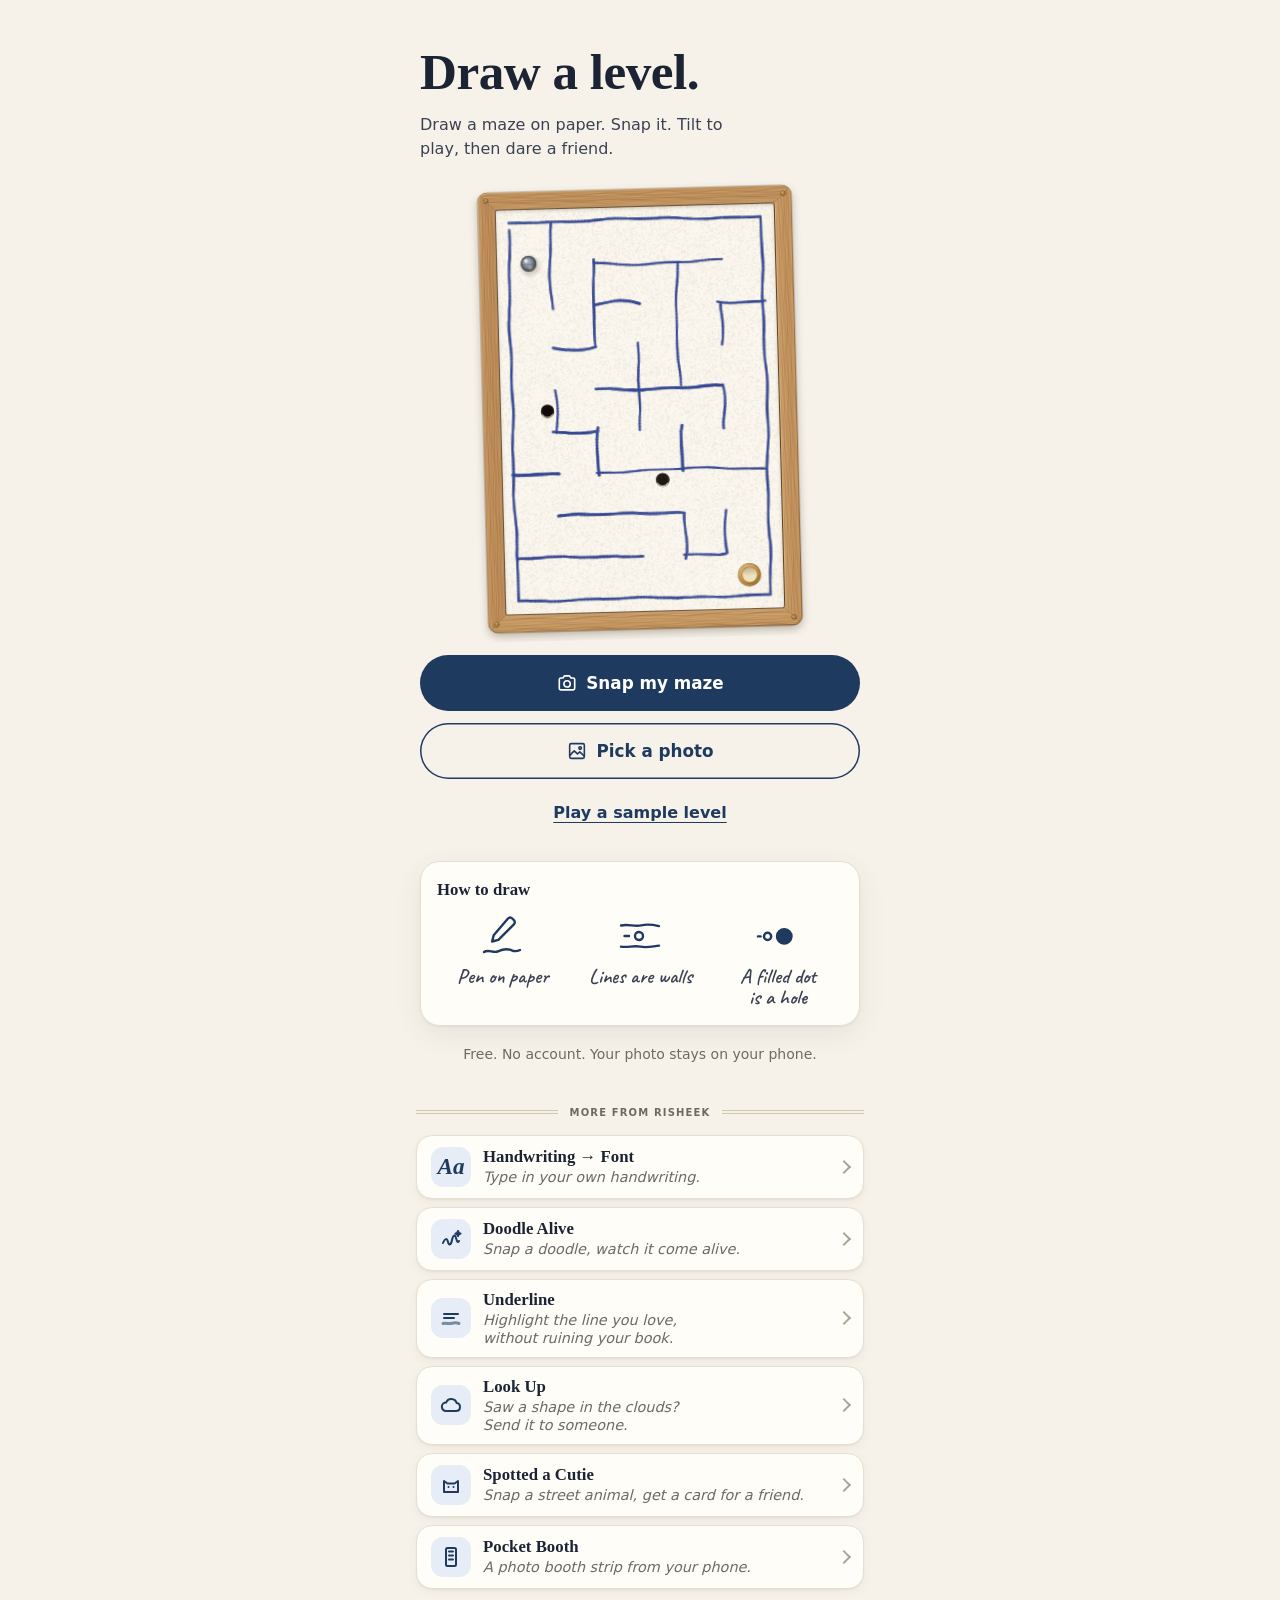
==== index.html @ 7ed857f1 "Draw a Level: draw a maze, snap it, tilt to play, dare a friend Co-Authored-By: Claude Sonnet 5.5 <n" ====
<!doctype html>
<html lang="en">
<head>
  <meta charset="utf-8">
  <meta name="viewport" content="width=device-width, initial-scale=1, viewport-fit=cover">
  <meta name="theme-color" content="#f6f2ea">
  <meta name="color-scheme" content="light">
  <title>Draw a Level</title>
  <meta name="description" content="Draw a maze on paper. Snap it. Tilt to play, then dare a friend.">
  <meta property="og:type" content="website">
  <meta property="og:title" content="Draw a Level">
  <meta property="og:description" content="Draw a maze on paper. Snap it. Tilt to play, then dare a friend.">
  <meta property="og:image" content="https://draw-a-level.vercel.app/og-image.png">
  <meta property="og:url" content="https://draw-a-level.vercel.app/">
  <meta name="twitter:card" content="summary_large_image">
  <meta name="twitter:image" content="https://draw-a-level.vercel.app/og-image.png">
  <link rel="icon" href="data:,">
  <link rel="preload" href="fonts/caveat-600.woff2" as="font" type="font/woff2" crossorigin>
  <link rel="stylesheet" href="src/design-tokens.css">
  <link rel="stylesheet" href="src/styles.css">
</head>
<body>

<!-- The drawn icon set (DESIGN.md section 5), 24 grid, 1.75 stroke, round caps. -->
<svg width="0" height="0" style="position:absolute" aria-hidden="true" focusable="false">
  <defs>
    <symbol id="i-camera" viewBox="0 0 24 24"><g fill="none" stroke="currentColor" stroke-width="1.75" stroke-linecap="round" stroke-linejoin="round"><path d="M3.6 8.3c0-1 .8-1.8 1.7-1.8h2.3l1.3-1.9c.2-.3.5-.4.8-.4h4.5c.3 0 .6.1.8.4l1.3 1.9h2.4c.9 0 1.7.8 1.7 1.8v9.5c0 .9-.8 1.7-1.7 1.7H5.3c-.9 0-1.7-.8-1.7-1.7z"/><path d="M12.1 9.5c2 0 3.5 1.5 3.4 3.5 0 1.9-1.6 3.4-3.5 3.4s-3.4-1.6-3.4-3.5c.1-1.9 1.6-3.4 3.5-3.4z"/></g></symbol>
    <symbol id="i-photo" viewBox="0 0 24 24"><g fill="none" stroke="currentColor" stroke-width="1.75" stroke-linecap="round" stroke-linejoin="round"><path d="M4 5.6c0-.9.7-1.6 1.6-1.6h12.9c.8 0 1.5.7 1.5 1.6v12.8c0 .9-.7 1.6-1.6 1.6H5.6c-.9 0-1.6-.7-1.6-1.6z"/><path d="M4.4 16.6c1.5-1.6 3-3.3 4.6-4.8 1.2 1.1 2.4 2.3 3.6 3.4l2.4-2.2c1.6 1.4 3.2 2.9 4.7 4.4"/><path d="M15.4 7.4c.8 0 1.4.6 1.4 1.4s-.7 1.4-1.4 1.4-1.4-.6-1.4-1.4.6-1.4 1.4-1.4z"/></g></symbol>
    <symbol id="i-restart" viewBox="0 0 24 24"><g fill="none" stroke="currentColor" stroke-width="1.75" stroke-linecap="round" stroke-linejoin="round"><path d="M5.3 12.6c.2 3.7 3.2 6.6 6.9 6.5 3.8-.1 6.8-3.2 6.7-7-.1-3.7-3.2-6.7-6.9-6.6-2 0-3.7.9-5 2.3"/><path d="M7.4 3.9 7 7.8l3.8.4"/></g></symbol>
    <symbol id="i-play" viewBox="0 0 24 24"><g fill="none" stroke="currentColor" stroke-width="1.75" stroke-linecap="round" stroke-linejoin="round"><path d="M8.2 5.7c0-.8.9-1.3 1.6-.8l8.3 5.4c.7.4.7 1.4 0 1.8l-8.4 5.3c-.7.4-1.6 0-1.6-.9z"/></g></symbol>
    <symbol id="i-share" viewBox="0 0 24 24"><g fill="none" stroke="currentColor" stroke-width="1.75" stroke-linecap="round" stroke-linejoin="round"><path d="M8.6 9.6H7.1c-.9 0-1.6.7-1.6 1.6v7.2c0 .9.7 1.6 1.6 1.6h9.9c.9 0 1.6-.7 1.6-1.6v-7.2c0-.9-.7-1.6-1.6-1.6h-1.6"/><path d="M12.1 3.9c-.1 3.5 0 6.9-.1 10.4"/><path d="M8.9 6.9c1-1.1 2.1-2.1 3.2-3.2 1 1.1 2.1 2.2 3.1 3.2"/></g></symbol>
    <symbol id="i-save" viewBox="0 0 24 24"><g fill="none" stroke="currentColor" stroke-width="1.75" stroke-linecap="round" stroke-linejoin="round"><path d="M12 4c.1 3.4 0 6.8 0 10.3"/><path d="M8.5 10.9c1.2 1.2 2.3 2.4 3.5 3.5l3.6-3.5"/><path d="M4.8 15.4v2.7c0 .9.7 1.6 1.6 1.6h11.2c.9 0 1.6-.7 1.6-1.6v-2.7"/></g></symbol>
    <symbol id="i-retake" viewBox="0 0 24 24"><g fill="none" stroke="currentColor" stroke-width="1.75" stroke-linecap="round" stroke-linejoin="round"><path d="M18.9 12.6c-.3 3.6-3.4 6.4-7 6.4-2.1 0-4-1-5.3-2.5"/><path d="M5.1 11.4c.3-3.6 3.3-6.4 7-6.4 2.1 0 4 .9 5.3 2.4"/><path d="M17.7 3.9c0 1.2-.1 2.3-.2 3.5l-3.5-.1"/><path d="M6.3 20.1l.2-3.5 3.5.1"/><path d="M12 10.5c.9 0 1.5.6 1.5 1.5s-.7 1.5-1.5 1.5-1.5-.7-1.5-1.5.6-1.5 1.5-1.5z"/></g></symbol>
    <symbol id="i-back" viewBox="0 0 24 24"><g fill="none" stroke="currentColor" stroke-width="1.75" stroke-linecap="round" stroke-linejoin="round"><path d="M14.7 5.3c-2.2 2.3-4.4 4.5-6.7 6.7 2.2 2.3 4.5 4.4 6.7 6.7"/></g></symbol>
    <symbol id="i-close" viewBox="0 0 24 24"><g fill="none" stroke="currentColor" stroke-width="1.75" stroke-linecap="round" stroke-linejoin="round"><path d="M6.4 6.6c3.8 3.6 7.4 7.2 11.1 10.9"/><path d="M17.6 6.4c-3.7 3.8-7.3 7.4-11 11.1"/></g></symbol>
    <symbol id="i-tilt" viewBox="0 0 24 24"><g fill="none" stroke="currentColor" stroke-width="1.75" stroke-linecap="round" stroke-linejoin="round"><g transform="rotate(-16 12 12)"><path d="M9.1 4.4h5.9c.8 0 1.5.7 1.5 1.5v12.2c0 .8-.7 1.5-1.5 1.5H9.1c-.8 0-1.5-.7-1.5-1.5V5.9c0-.8.7-1.5 1.5-1.5z"/><path d="M11.1 17h2"/></g><path d="M3.7 9.2c-.7 1.9-.7 3.8.1 5.7"/><path d="M20.3 9.1c.7 1.9.7 3.9-.1 5.8"/></g></symbol>
    <symbol id="i-drag" viewBox="0 0 24 24"><g fill="none" stroke="currentColor" stroke-width="1.75" stroke-linecap="round" stroke-linejoin="round"><path d="M10.2 13.2V6.3c0-.9.7-1.6 1.6-1.6s1.6.7 1.6 1.6v4.9l3.5.7c1 .2 1.7 1.2 1.5 2.2l-.6 4c-.2 1.2-1.2 2.1-2.4 2.1h-3.2c-.8 0-1.6-.4-2-1.1l-2.6-3.8c-.5-.8-.3-1.8.4-2.2.7-.5 1.6-.3 2.2.3z"/><path d="M5.6 4.7 4 6.3l1.6 1.6"/><path d="M18 4.7l1.6 1.6L18 7.9"/></g></symbol>
    <symbol id="i-pen" viewBox="0 0 24 24"><g fill="none" stroke="currentColor" stroke-width="1.75" stroke-linecap="round" stroke-linejoin="round"><path d="M15.5 4.7c.8-.8 2-.8 2.8 0l1 1c.8.8.8 2.1 0 2.8L9.3 18.5l-4.7 1.1 1-4.7z"/><path d="M13.7 6.5c1.3 1.2 2.5 2.5 3.8 3.8"/></g></symbol>
    <symbol id="h-pen" viewBox="0 0 48 48"><g fill="none" stroke="currentColor" stroke-width="2.4" stroke-linecap="round" stroke-linejoin="round"><path d="M30 6.5c1.2-1.2 3.1-1.2 4.3 0l1.6 1.6c1.2 1.2 1.2 3.1 0 4.3L20.4 27.9l-6.3 1.6 1.6-6.3z"/><path d="M6 40c4.5-3.2 9.3 1.6 14-.6 4.6-2.2 8.6-3.4 13.8-1 2.3 1 5 1.1 8.2-.4"/></g></symbol>
    <symbol id="h-walls" viewBox="0 0 48 48"><g fill="none" stroke="currentColor" stroke-width="2.4" stroke-linecap="round" stroke-linejoin="round"><path d="M5 13.5c7-1.6 13.6 1.3 20.4-.2 5.8-1.3 11.4-.6 17.6.8"/><path d="M5 34.6c6.8 1.2 12.4-1.4 19.6.1 6.4 1.4 12-.4 18.4-1.1"/><path d="M19 24c0-2.3 1.8-4 4-4s4 1.8 4 4-1.8 4-4 4-4-1.7-4-4z"/><path d="M8.5 24h4.5"/></g></symbol>
    <symbol id="h-hole" viewBox="0 0 48 48"><g fill="none" stroke="currentColor" stroke-width="2.4" stroke-linecap="round" stroke-linejoin="round"><path d="M30.5 17.3c4.1.2 7.2 3.4 7 7.4-.2 4-3.6 7.1-7.6 6.9-4-.2-7.1-3.6-6.9-7.6.2-3.9 3.5-6.9 7.5-6.7z" fill="currentColor"/><path d="M10 24.4c0-2 1.6-3.6 3.6-3.6s3.6 1.6 3.6 3.6-1.6 3.6-3.6 3.6-3.6-1.6-3.6-3.6z"/><path d="M4 24.4h2.6"/></g></symbol>
  </defs>
</svg>

<!-- Hidden photo inputs: the phone's own camera app, or the photo library. No getUserMedia. -->
<input type="file" id="in-snap" accept="image/*" capture="environment" hidden>
<input type="file" id="in-pick" accept="image/*" hidden>

<main id="app">

  <!-- landing -->
  <section class="screen" id="s-landing" data-screen="landing" aria-label="Draw a Level">
    <div class="col">
      <h1 class="hero">Draw a level.</h1>
      <p class="sub">Draw a maze on paper. Snap it. Tilt to play, then dare a friend.</p>
      <div class="board-wrap tilted" id="landing-wrap"><canvas id="landing-board" role="img" aria-label="A hand-drawn maze with a steel ball rolling through it"></canvas></div>
      <div class="actions">
        <button class="btn btn-block" id="btn-snap" type="button"><svg class="ico"><use href="#i-camera"/></svg>Snap my maze</button>
        <button class="btn btn-ghost btn-block" id="btn-pick" type="button"><svg class="ico"><use href="#i-photo"/></svg>Pick a photo</button>
        <button class="btn-text center" id="btn-sample" type="button">Play a sample level</button>
      </div>
      <div class="howto card" aria-label="How to draw">
        <h2 class="small-h">How to draw</h2>
        <ol class="howto-row">
          <li><svg class="pict"><use href="#h-pen"/></svg><span class="hand-cap">Pen on paper</span></li>
          <li><svg class="pict"><use href="#h-walls"/></svg><span class="hand-cap">Lines are walls</span></li>
          <li><svg class="pict"><use href="#h-hole"/></svg><span class="hand-cap">A filled dot is a hole</span></li>
        </ol>
      </div>
      <p class="trust">Free. No account. Your photo stays on your phone.</p>
    </div>
    <div data-footer></div>
  </section>

  <!-- lifting -->
  <section class="screen screen-fixed" id="s-lifting" data-screen="lifting" aria-label="Your level">
    <div class="stage" id="lift-stage">
      <canvas id="lift-board" class="lift-board"></canvas>
      <canvas id="lift-photo" class="lift-photo"></canvas>
    </div>
    <div class="under">
      <h1 class="h1" id="lift-title" aria-live="polite">Lifting your lines.</h1>
      <div class="btn-row">
        <button class="btn btn-ghost" id="lift-retake" type="button"><svg class="ico"><use href="#i-retake"/></svg>Retake</button>
        <button class="btn" id="lift-ok" type="button" disabled>Looks good</button>
      </div>
    </div>
  </section>

  <!-- place -->
  <section class="screen screen-fixed" id="s-place" data-screen="place" aria-label="Place the start and finish">
    <p class="note" id="place-note" aria-live="polite">Tap where the ball starts.</p>
    <div class="stage" id="place-stage"><canvas id="place-board"></canvas></div>
    <div class="bottom-bar">
      <button class="icon-btn outline" id="place-back" type="button" aria-label="Back"><svg class="ico"><use href="#i-back"/></svg></button>
      <button class="btn grow" id="place-ready" type="button" disabled>Ready</button>
    </div>
  </section>

  <!-- play -->
  <section class="screen screen-fixed screen-play" id="s-play" data-screen="play" aria-label="Play">
    <header class="topbar">
      <button class="icon-btn" id="play-restart" type="button" aria-label="Restart"><svg class="ico"><use href="#i-restart"/></svg></button>
      <div class="timer" id="play-timer" aria-live="off">0:00.0</div>
      <button class="icon-btn" id="play-close" type="button" aria-label="Close"><svg class="ico"><use href="#i-close"/></svg></button>
    </header>
    <div class="stage" id="play-stage">
      <canvas id="play-canvas"></canvas>
      <div class="scrim" id="play-scrim" hidden></div>
      <div class="countdown hand" id="countdown" aria-live="assertive"></div>
      <div class="gulp hand" id="gulp" aria-hidden="true">Gulp.</div>
      <div class="tap-card" id="tap-card" hidden>
        <svg class="ico big"><use href="#i-tilt"/></svg>
        <h1 class="h1">Tap to play.</h1>
        <p>Then tilt your phone to roll the ball.</p>
        <button class="btn btn-block" id="tap-go" type="button"><svg class="ico"><use href="#i-play"/></svg>Play</button>
      </div>
    </div>
    <div class="hint-row" id="play-hint" hidden><svg class="ico"><use href="#i-drag"/></svg><span class="hand">Drag to tilt.</span></div>
  </section>

  <!-- maker result -->
  <section class="screen" id="s-result" data-screen="result" aria-label="Your time">
    <div class="col">
      <div class="board-wrap center-wrap"><canvas id="result-board" role="img" aria-label="Your level with the path you rolled"></canvas></div>
      <div class="time-row">
        <div class="time" id="result-time">0:00.0</div>
        <span class="hand nice">Nice.</span>
      </div>
      <p class="best-line" id="result-best" hidden></p>
      <label class="name-label" for="result-name">So they know who to beat.</label>
      <input class="name-input" id="result-name" type="text" maxlength="16" placeholder="Your name" autocomplete="given-name" autocapitalize="words" enterkeyhint="done">
      <button class="btn btn-block" id="result-dare" type="button"><svg class="ico"><use href="#i-share"/></svg>Dare a friend</button>
      <div class="btn-row">
        <button class="btn btn-ghost" id="result-again" type="button"><svg class="ico"><use href="#i-restart"/></svg>Play again</button>
        <button class="btn btn-ghost" id="result-story" type="button"><svg class="ico"><use href="#i-save"/></svg><span>Save story</span></button>
      </div>
      <p class="status" id="result-status" role="status" aria-live="polite"></p>
    </div>
    <div data-footer></div>
  </section>

  <!-- friend intro -->
  <section class="screen" id="s-intro" data-screen="intro" aria-label="A level for you">
    <div class="col">
      <h1 class="h1 signed" id="intro-title"></h1>
      <div class="board-wrap center-wrap"><canvas id="intro-board" role="img" aria-label="The level your friend drew"></canvas></div>
      <div class="beat-tag" id="intro-tag"><span class="beat-label">Time to beat</span><span class="beat-time" id="intro-time">0:00.0</span></div>
      <button class="btn btn-block" id="intro-play" type="button"><svg class="ico"><use href="#i-play"/></svg>Play</button>
    </div>
    <div data-footer></div>
  </section>

  <!-- friend result -->
  <section class="screen" id="s-friend" data-screen="friend-result" aria-label="Your result">
    <div class="col">
      <h1 class="h1 signed" id="friend-line"></h1>
      <div class="compare" id="friend-compare">
        <div><span class="cmp-label">You</span><span class="cmp-time" id="cmp-you">0:00.0</span></div>
        <div><span class="cmp-label" id="cmp-who-label">Rishi</span><span class="cmp-time" id="cmp-them">0:00.0</span></div>
      </div>
      <div class="board-wrap center-wrap"><canvas id="friend-board" role="img" aria-label="The level with the path you rolled"></canvas></div>
      <div id="friend-name-wrap" hidden>
        <label class="name-label" for="friend-name">Your name, so they see who played.</label>
        <input class="name-input" id="friend-name" type="text" maxlength="16" placeholder="Your name" autocomplete="given-name" autocapitalize="words" enterkeyhint="done">
      </div>
      <button class="btn btn-block" id="friend-send" type="button"><svg class="ico"><use href="#i-share"/></svg>Send it back</button>
      <button class="btn btn-ghost btn-block" id="friend-own" type="button"><svg class="ico"><use href="#i-pen"/></svg>Draw your own level</button>
      <div class="link-row">
        <button class="btn-text" id="friend-again" type="button"><svg class="ico"><use href="#i-restart"/></svg>Try again</button>
        <button class="btn-text" id="friend-story" type="button"><svg class="ico"><use href="#i-save"/></svg><span>Save story</span></button>
      </div>
      <p class="status" id="friend-status" role="status" aria-live="polite"></p>
    </div>
    <div data-footer></div>
  </section>

  <!-- error -->
  <section class="screen" id="s-error" data-screen="error" aria-label="Something went wrong">
    <div class="col err-col">
      <svg class="ico err-ico" id="err-ico"><use href="#i-pen"/></svg>
      <h1 class="h1" id="err-title"></h1>
      <p class="err-detail" id="err-detail"></p>
      <button class="btn btn-block" id="err-btn" type="button"></button>
    </div>
    <div data-footer="compact"></div>
  </section>

  <noscript><div class="col"><h1 class="h1">Draw a level.</h1><p>This site needs JavaScript to turn your drawing into a game.</p></div></noscript>
</main>

<script src="src/engine/util.js"></script>
<script src="src/engine/palette.js"></script>
<script src="src/engine/decode.js"></script>
<script src="src/engine/lift.js"></script>
<script src="src/engine/vectorize.js"></script>
<script src="src/engine/level.js"></script>
<script src="src/engine/codec.js"></script>
<script src="src/engine/sample.js"></script>
<script src="src/engine/physics.js"></script>
<script src="src/engine/input.js"></script>
<script src="src/engine/board.js"></script>
<script src="src/engine/game.js"></script>
<script src="src/engine/story.js"></script>
<script src="src/engine/export.js"></script>
<script src="src/engine/share.js"></script>
<script src="src/app.js"></script>
<script defer src="/_vercel/insights/script.js"></script>
</body>
</html>
---- src/design-tokens.css ----
/* Draw a Level: design-tokens.css (art-director). Variables and @font-face only.
   Concept "The Desk Toy": your page, set into a small wooden tilt-maze toy under glass.
   Family base (../shared-kit/tokens.css) unchanged: warm paper, ink-blue accent, serif headings, Caveat.
   This site adds: wood, brass (the one special colour), steel, and the hole's near-black.
   Fonts: only Caveat is self-hosted; serif and sans are system stacks (nothing to download). */

@font-face {
  font-family: "Caveat";
  src: url("../fonts/caveat-600.woff2") format("woff2");
  font-weight: 600;
  font-style: normal;
  font-display: swap;
}

:root {
  color-scheme: light;

  /* ---- colour: paper ---- */
  --dl-page: #f6f2ea;         /* page background (family --bg) */
  --dl-card: #fffdf8;         /* cards, fields (family --card) */
  --dl-paper: #fbf7ee;        /* the paper inset inside the toy */
  --dl-line: #e6dfd1;         /* hairlines, card borders */
  --dl-line-2: #d6c9b1;       /* field baselines, dividers that must be seen */

  /* ---- colour: ink (text + UI accent) ---- */
  --dl-text: #1c2433;         /* 14.6:1 on page */
  --dl-text-2: #3a4252;       /* 9.4:1 on page */
  --dl-muted: #6c6a64;        /* 4.8:1 on page; small print only */
  --dl-accent: #1f3a5f;       /* ink-blue: primary buttons, links, start marker. 10.6:1 on page */
  --dl-accent-2: #2a4a78;     /* pressed */
  --dl-accent-ink: #ffffff;   /* text on accent: 11.9:1 */
  --dl-accent-soft: #e7edf6;  /* pressed ghost, focus ring */

  /* ---- colour: the toy ---- */
  --dl-wood: #c99a62;
  --dl-wood-light: #dcb27c;
  --dl-wood-dark: #a87545;
  --dl-wood-grain: #7d5330;
  --dl-brass: #c4913f;        /* the special colour: goal ring, path, time-to-beat mark */
  --dl-brass-light: #efd59a;
  --dl-brass-dark: #7f5a1e;
  --dl-brass-text: #8a5a1f;   /* brass you can read: 5.3:1 on page */
  --dl-brass-soft: #f3e6c8;   /* the time-to-beat tag background */
  --dl-path: #a8641e;         /* the run's path line: 4.4:1 on paper */
  --dl-steel: #8d96a1;
  --dl-steel-dark: #2f353d;
  --dl-hole: #100b08;

  /* ---- colour: states ---- */
  --dl-bad: #a33a2b;          /* 6.2:1 on page */
  --dl-bad-soft: #fbe7e3;
  --dl-scrim: rgba(38, 27, 15, 0.46);   /* warm dim over the board for the Tap to play card. Never blurred. */

  /* ---- type: Caveat self-hosted; serif + sans are system stacks ---- */
  --dl-serif: "Iowan Old Style", "Palatino Linotype", Palatino, "Book Antiqua", Georgia, serif;
  --dl-sans: system-ui, -apple-system, "Segoe UI", Roboto, "Helvetica Neue", Arial, sans-serif;
  --dl-hand: "Caveat", "Bradley Hand", "Segoe Print", cursive;

  --dl-fs-hero: clamp(2.6rem, 12vw, 3.2rem);   /* "Draw a level." */
  --dl-fs-h1: clamp(1.7rem, 7.2vw, 2.05rem);   /* one big line per screen */
  --dl-fs-time: clamp(3.6rem, 19vw, 4.75rem);  /* the result time */
  --dl-fs-timer: 1.3rem;                       /* the play timer, sans tabular */
  --dl-fs-body: 1rem;
  --dl-fs-small: 0.875rem;
  --dl-fs-hand: 1.55rem;                       /* Caveat notes */
  --dl-fs-hand-lg: 2.1rem;                     /* "Nice.", "Gulp.", countdown uses its own size */
  --dl-lh-tight: 1.08;
  --dl-lh: 1.5;

  /* ---- space (4-pt) ---- */
  --dl-s1: 4px; --dl-s2: 8px; --dl-s3: 12px; --dl-s4: 16px;
  --dl-s5: 20px; --dl-s6: 24px; --dl-s7: 32px; --dl-s8: 48px;
  --dl-gutter: 20px;
  --dl-gutter-play: 8px;      /* play screen: the board almost touches the edges */

  /* ---- shape ---- */
  --dl-r-sm: 12px;
  --dl-r: 20px;               /* cards (family) */
  --dl-r-pill: 999px;         /* the two kinds of button only */
  --dl-btn-h: 56px;
  --dl-tap: 44px;
  --dl-topbar: 52px;

  /* ---- depth: only cards, the board and the floating card cast shadows ---- */
  --dl-shadow-card: 0 1px 2px rgba(60, 45, 15, 0.06), 0 8px 28px rgba(60, 45, 15, 0.08);
  --dl-shadow-board: 0 2px 3px rgba(60, 38, 14, 0.16), 0 12px 26px rgba(60, 38, 14, 0.20), 0 30px 60px rgba(60, 38, 14, 0.10);
  --dl-shadow-float: 0 2px 4px rgba(40, 28, 12, 0.10), 0 18px 40px rgba(40, 28, 12, 0.22);

  /* ---- motion ---- */
  --dl-ease: cubic-bezier(.2, .75, .25, 1);      /* family */
  --dl-ease-out: cubic-bezier(.16, 1, .3, 1);
  --dl-ease-gravity: cubic-bezier(.5, 0, .9, .4);
  --dl-ease-settle: cubic-bezier(.3, 1.25, .5, 1); /* the only overshoot: ball drop + finish settle */
  --dl-t-fast: 140ms;
  --dl-t: 240ms;
  --dl-t-slow: 520ms;
  --dl-t-lift: 1400ms;
  --dl-t-drop: 380ms;
  --dl-t-hole: 300ms;

  /* ---- phones ---- */
  --dl-safe-t: env(safe-area-inset-top, 0px);
  --dl-safe-b: env(safe-area-inset-bottom, 0px);
}
---- src/styles.css ----
/* ===== copied from ../shared-kit/tokens.css (family base) ===== */
@font-face {
  font-family: "Caveat";
  src: url("../fonts/caveat-600.woff2") format("woff2");
  font-weight: 600;
  font-style: normal;
  font-display: swap;
}

:root {
  color-scheme: light;
  --bg: #f6f2ea; --card: #fffdf8; --text: #1c2433; --ink-2: #3a4252; --muted: #6c6a64;
  --accent: #1f3a5f; --accent-2: #2a4a78; --accent-ink: #ffffff; --accent-soft: #e7edf6;
  --line: #e6dfd1; --bad: #a33a2b; --bad-soft: #fbe7e3;
  --radius: 20px; --radius-sm: 16px;
  --ease: cubic-bezier(.2, .75, .25, 1);
  --shadow-sm: 0 1px 2px rgba(60, 45, 15, .06), 0 3px 10px rgba(60, 45, 15, .05);
  --shadow: 0 1px 2px rgba(60, 45, 15, .06), 0 8px 28px rgba(60, 45, 15, .08);
  --serif: "Iowan Old Style", "Palatino Linotype", Palatino, "Book Antiqua", Georgia, serif;
  --sans: system-ui, -apple-system, "Segoe UI", Roboto, "Helvetica Neue", Arial, sans-serif;
  --hand: "Caveat", "Bradley Hand", "Segoe Print", cursive;
  --safe-b: env(safe-area-inset-bottom, 0px);
  --safe-t: env(safe-area-inset-top, 0px);
}
* { box-sizing: border-box; }
html { -webkit-text-size-adjust: 100%; background: var(--bg); }
body { margin: 0; background: var(--bg); color: var(--text); font: 16px/1.55 var(--sans); -webkit-font-smoothing: antialiased; -webkit-tap-highlight-color: transparent; }
h1, h2, h3 { font-family: var(--serif); font-weight: 600; line-height: 1.15; margin: 0; }
a { color: var(--accent); }
.btn {
  display: inline-flex; align-items: center; justify-content: center; gap: 8px;
  min-height: 56px; padding: 0 28px; border: 0; border-radius: 999px;
  background: var(--accent); color: var(--accent-ink);
  font: 600 1.05rem/1 var(--sans); text-decoration: none; cursor: pointer;
  transition: transform .12s var(--ease), background-color .15s;
}
.btn:active { transform: scale(.98); background: var(--accent-2); }
.btn:focus-visible { outline: 3px solid var(--accent-soft); outline-offset: 2px; }
.btn-ghost { background: transparent; color: var(--accent); box-shadow: inset 0 0 0 1.5px var(--accent); }
.btn-ghost:active { background: var(--accent-soft); }
.card { background: var(--card); border: 1px solid var(--line); border-radius: var(--radius); box-shadow: var(--shadow); }

/* ===== copied from ../shared-kit/footer/footer.css ===== */
.site-footer { padding: 16px 16px calc(28px + var(--safe-b)); display: grid; gap: 8px; text-align: left; width: 100%; max-width: 480px; margin: 0 auto; }
.more-from { display: flex; align-items: center; gap: 12px; margin: 0 0 4px; font-size: .9rem; font-weight: 600; font-variant-caps: all-small-caps; letter-spacing: .08em; color: var(--muted); }
.more-from::before, .more-from::after { content: ""; flex: 1; height: 0; border-top: 4px double #d3c9b2; }
.sib-card {
  display: flex; align-items: center; gap: 12px; min-height: 64px; padding: 10px 14px; background: var(--card); border: 1px solid var(--line);
  border-radius: var(--radius-sm); text-decoration: none; color: var(--text); box-shadow: var(--shadow-sm); transition: transform .12s var(--ease), background-color .15s;
}
.sib-card::after { content: ""; flex: none; margin-left: auto; width: 8px; height: 8px; border-right: 2px solid #a9a597; border-top: 2px solid #a9a597; transform: rotate(45deg); }
.sib-card:active { transform: scale(.985); background: #faf5e8; }
.sib-ico { flex: none; width: 40px; height: 40px; border-radius: 12px; background: var(--accent-soft); color: var(--accent); display: grid; place-items: center; font-family: var(--serif); font-weight: 600; font-style: italic; font-size: 1.45rem; line-height: 1; }
.sib-ico svg { width: 24px; height: 24px; }
.sib-text { display: grid; line-height: 1.25; min-width: 0; }
.sib-text strong { font-family: var(--serif); font-size: 1.05rem; }
.sib-text span { color: var(--muted); font-size: .9rem; font-style: italic; text-wrap: balance; }

/* ===== Draw a Level ===== */
html, body { margin: 0; min-height: 100%; }
body { background: var(--dl-page); color: var(--dl-text); font-family: var(--dl-sans); line-height: var(--dl-lh); }
body.locked { position: fixed; inset: 0; width: 100%; overflow: hidden; overscroll-behavior: none; }
body.screen-play { touch-action: none; }
[hidden] { display: none !important; }
canvas { display: block; }
button { font-family: inherit; }

.screen { display: none; width: 100%; }
.screen.is-active { display: block; animation: scr-in var(--dl-t) var(--dl-ease) both; }
.screen-fixed.is-active { display: flex; flex-direction: column; height: 100vh; height: 100dvh; padding-top: var(--dl-safe-t); }
@keyframes scr-in { from { opacity: 0; } to { opacity: 1; } }

.col { width: 100%; max-width: 480px; margin: 0 auto; padding: 28px var(--dl-gutter) 12px; display: flex; flex-direction: column; gap: 14px; }

.hero { font-size: var(--dl-fs-hero); line-height: var(--dl-lh-tight); letter-spacing: -0.01em; margin: 4px 0 0; }
.h1 { font-size: var(--dl-fs-h1); line-height: 1.12; letter-spacing: -0.005em; }
.sub { margin: 0; color: var(--dl-text-2); max-width: 32ch; }
.small-h { font-size: 1.05rem; margin: 0 0 12px; }
.hand, .hand-cap { font-family: var(--dl-hand); font-weight: 600; }
.signed .hand, .h1 .hand { font-size: 2.4rem; color: var(--dl-accent); line-height: .9; }
.ico { width: 22px; height: 22px; flex: none; }
.ico.big { width: 40px; height: 40px; color: var(--dl-accent); }
.pict { width: 48px; height: 48px; color: var(--dl-accent); }

/* buttons: ink-blue only. one primary per screen */
.btn { min-height: var(--dl-btn-h); font-family: var(--dl-sans); }
.btn-block { width: 100%; }
.btn[disabled] { background: #e9e2d4; color: var(--dl-muted); cursor: default; box-shadow: none; transform: none; }
.btn-ghost[disabled] { background: transparent; box-shadow: inset 0 0 0 1.5px var(--dl-line-2); }
.btn-row { display: flex; gap: 12px; }
.btn-row .btn { flex: 1; padding: 0 12px; }
.grow { flex: 1; }
.btn-text {
  display: inline-flex; align-items: center; justify-content: center; gap: 8px; min-height: var(--dl-tap); padding: 0 8px;
  background: none; border: 0; color: var(--dl-accent); font: 600 1rem/1 var(--dl-sans); text-decoration: underline; text-underline-offset: 4px; cursor: pointer;
}
.btn-text:active { opacity: .6; }
.btn-text.center { align-self: center; }
.icon-btn {
  width: var(--dl-tap); height: var(--dl-tap); display: inline-grid; place-items: center; flex: none; border: 0; border-radius: 50%;
  background: none; color: var(--dl-accent); cursor: pointer;
}
.icon-btn.outline { box-shadow: inset 0 0 0 1.5px var(--dl-accent); width: var(--dl-btn-h); height: var(--dl-btn-h); }
.icon-btn:active { background: var(--dl-accent-soft); }
:focus-visible { outline: 3px solid var(--dl-accent-soft); outline-offset: 2px; }

/* boards */
.board-wrap { display: flex; justify-content: center; }
.board-wrap canvas { max-width: 100%; }
.tilted { transform: rotate(-1.5deg); margin: 4px 0 2px; }
.stage { position: relative; flex: 1; min-height: 0; width: 100%; }
.stage canvas { position: absolute; left: 0; top: 0; }

/* landing */
.actions { display: flex; flex-direction: column; gap: 12px; }
.howto { padding: 18px 16px 16px; margin-top: 12px; }
.howto-row { list-style: none; margin: 0; padding: 0; display: grid; grid-template-columns: repeat(3, 1fr); gap: 8px; text-align: center; }
.howto-row li { display: flex; flex-direction: column; align-items: center; gap: 6px; }
.hand-cap { font-size: 1.3rem; line-height: 1.05; color: var(--dl-text-2); text-wrap: balance; }
.trust { margin: 4px 0 8px; text-align: center; font-size: var(--dl-fs-small); color: var(--dl-muted); }

/* lifting */
.under { padding: 8px var(--dl-gutter) calc(16px + var(--dl-safe-b)); max-width: 480px; width: 100%; margin: 0 auto; display: flex; flex-direction: column; gap: 14px; }
.lift-board, .lift-photo { opacity: 0; }
.lift-photo { box-shadow: var(--dl-shadow-card); border-radius: 6px; background: var(--dl-paper); }
.lift-board.show { opacity: 1; }
.lift-photo.show { opacity: 1; }

/* place */
.note { font-family: var(--dl-hand); font-weight: 600; font-size: var(--dl-fs-hand-lg); line-height: 1.1; color: var(--dl-accent); margin: 0; padding: 10px var(--dl-gutter) 0; min-height: 3.2rem; text-align: left; }
.note.bad { font-family: var(--dl-sans); font-weight: 400; font-size: .95rem; line-height: 1.35; color: var(--dl-bad); }
.bottom-bar { display: flex; gap: 12px; padding: 8px var(--dl-gutter) calc(14px + var(--dl-safe-b)); max-width: 480px; width: 100%; margin: 0 auto; }
#place-board { touch-action: manipulation; }

/* play */
.topbar { height: var(--dl-topbar); display: flex; align-items: center; justify-content: space-between; padding: 0 6px; flex: none; }
.timer { font: 600 var(--dl-fs-timer)/1 var(--dl-sans); font-variant-numeric: tabular-nums lining-nums; letter-spacing: .01em; min-width: 5.5em; text-align: center; }
.screen-play .stage { touch-action: none; overscroll-behavior: none; }
#play-canvas { touch-action: none; }
.hint-row { height: 36px; flex: none; display: flex; align-items: center; justify-content: center; gap: 8px; color: var(--dl-accent); opacity: .6; font-size: var(--dl-fs-hand); transition: opacity .3s; padding-bottom: var(--dl-safe-b); box-sizing: content-box; }
.hint-row.fade { opacity: 0; }
.hint-row .hand { font-size: 1.5rem; }
.scrim { position: absolute; background: var(--dl-scrim); border-radius: 14px; pointer-events: none; }
.countdown { position: absolute; inset: 0; display: grid; place-items: center; pointer-events: none; font-size: 7rem; color: var(--dl-accent); opacity: 0; text-shadow: 0 1px 0 rgba(255,253,248,.7); }
.countdown.tick { animation: cd 700ms ease-out both; }
@keyframes cd { 0% { opacity: 0; transform: scale(1.06); } 17% { opacity: 1; transform: scale(1); } 75% { opacity: 1; } 100% { opacity: 0; } }
.site-footer.compact { padding-top: 8px; }
.more-from-line { margin: 0; font-size: .9rem; color: var(--muted); text-align: center; line-height: 1.6; }
.more-from-line a { color: var(--accent); display: inline-block; padding: 8px 2px; }
.gulp { position: absolute; left: 50%; top: 14%; transform: translateX(-50%); font-size: 2.4rem; color: var(--dl-text); opacity: 0; pointer-events: none; }
.gulp.on { animation: gulp 1000ms ease-out both; }
@keyframes gulp { 0% { opacity: 0; } 12% { opacity: 1; } 67% { opacity: 1; } 100% { opacity: 0; } }
.tap-card {
  position: absolute; left: 50%; top: 50%; transform: translate(-50%, -50%); width: min(300px, calc(100% - 32px));
  background: var(--dl-card); border-radius: var(--dl-r); box-shadow: var(--dl-shadow-float); padding: 24px;
  display: flex; flex-direction: column; align-items: flex-start; gap: 10px;
}
.tap-card p { margin: 0 0 6px; color: var(--dl-text-2); }

/* results, intro */
.center-wrap { margin: 2px 0; }
.time-row { display: flex; align-items: baseline; gap: 14px; }
.time { font-family: var(--dl-serif); font-weight: 600; font-size: var(--dl-fs-time); line-height: 1; font-variant-numeric: tabular-nums lining-nums; letter-spacing: -0.01em; }
.nice { font-size: var(--dl-fs-hand-lg); color: var(--dl-accent); transform: rotate(-4deg); display: inline-block; }
.best-line { margin: -6px 0 0; font-size: var(--dl-fs-small); color: var(--dl-muted); font-variant-numeric: tabular-nums lining-nums; }
.name-label { font-size: var(--dl-fs-small); color: var(--dl-muted); margin-bottom: -6px; }
.name-input {
  width: 100%; height: 52px; padding: 0 16px; background: var(--dl-card); border: 1px solid var(--dl-line); border-bottom-color: var(--dl-line-2);
  border-radius: var(--dl-r-sm); font: 600 1.5rem/1 var(--dl-hand); color: var(--dl-accent);
}
.name-input::placeholder { font: 400 1rem/1 var(--dl-sans); color: var(--dl-muted); }
.name-input:focus { outline: 3px solid var(--dl-accent-soft); border-color: var(--dl-accent); }
.status { margin: 0; min-height: 1.4em; text-align: center; font-size: var(--dl-fs-small); color: var(--dl-text-2); }
.status.bad { color: var(--dl-bad); }

.beat-tag { align-self: flex-start; display: inline-flex; flex-direction: column; gap: 2px; background: var(--dl-brass-soft); border-radius: var(--dl-r-sm); padding: 10px 14px; }
.beat-label { font-size: var(--dl-fs-small); color: var(--dl-brass-text); font-weight: 500; }
.beat-time { font-family: var(--dl-serif); font-weight: 600; font-size: 1.6rem; line-height: 1.1; font-variant-numeric: tabular-nums lining-nums; }

.compare { display: flex; gap: 28px; }
.compare > div { display: flex; flex-direction: column; }
.cmp-label { font-size: var(--dl-fs-small); color: var(--dl-muted); }
.cmp-time { font-family: var(--dl-serif); font-weight: 600; font-size: 1.6rem; line-height: 1.15; font-variant-numeric: tabular-nums lining-nums; }
.link-row { display: flex; justify-content: center; gap: 12px; }

/* error */
.err-col { padding-top: 56px; align-items: flex-start; gap: 14px; }
.err-ico { width: 48px; height: 48px; color: var(--dl-accent); }
.err-detail { margin: 0 0 10px; color: var(--dl-text-2); max-width: 36ch; }

/* reveal */
.reveal { animation: reveal var(--dl-t-slow) var(--dl-ease-out) both; }
@keyframes reveal { from { opacity: 0; transform: translateY(8px); } to { opacity: 1; transform: none; } }

/* desktop: a sensible column */
@media (min-width: 700px) {
  .col { padding-top: 40px; }
  .screen-fixed.is-active { max-width: 560px; margin: 0 auto; }
}

@media (prefers-reduced-motion: reduce) {
  .screen.is-active { animation-duration: 200ms; }
  .countdown.tick { animation: cd-rm 700ms linear both; }
  @keyframes cd-rm { 0% { opacity: 0; } 15% { opacity: 1; } 80% { opacity: 1; } 100% { opacity: 0; } }
  .reveal { animation: scr-in 200ms linear both; }
  .nice { transform: none; }
  .tilted { transform: none; }
  .btn:active, .sib-card:active { transform: none; }
}
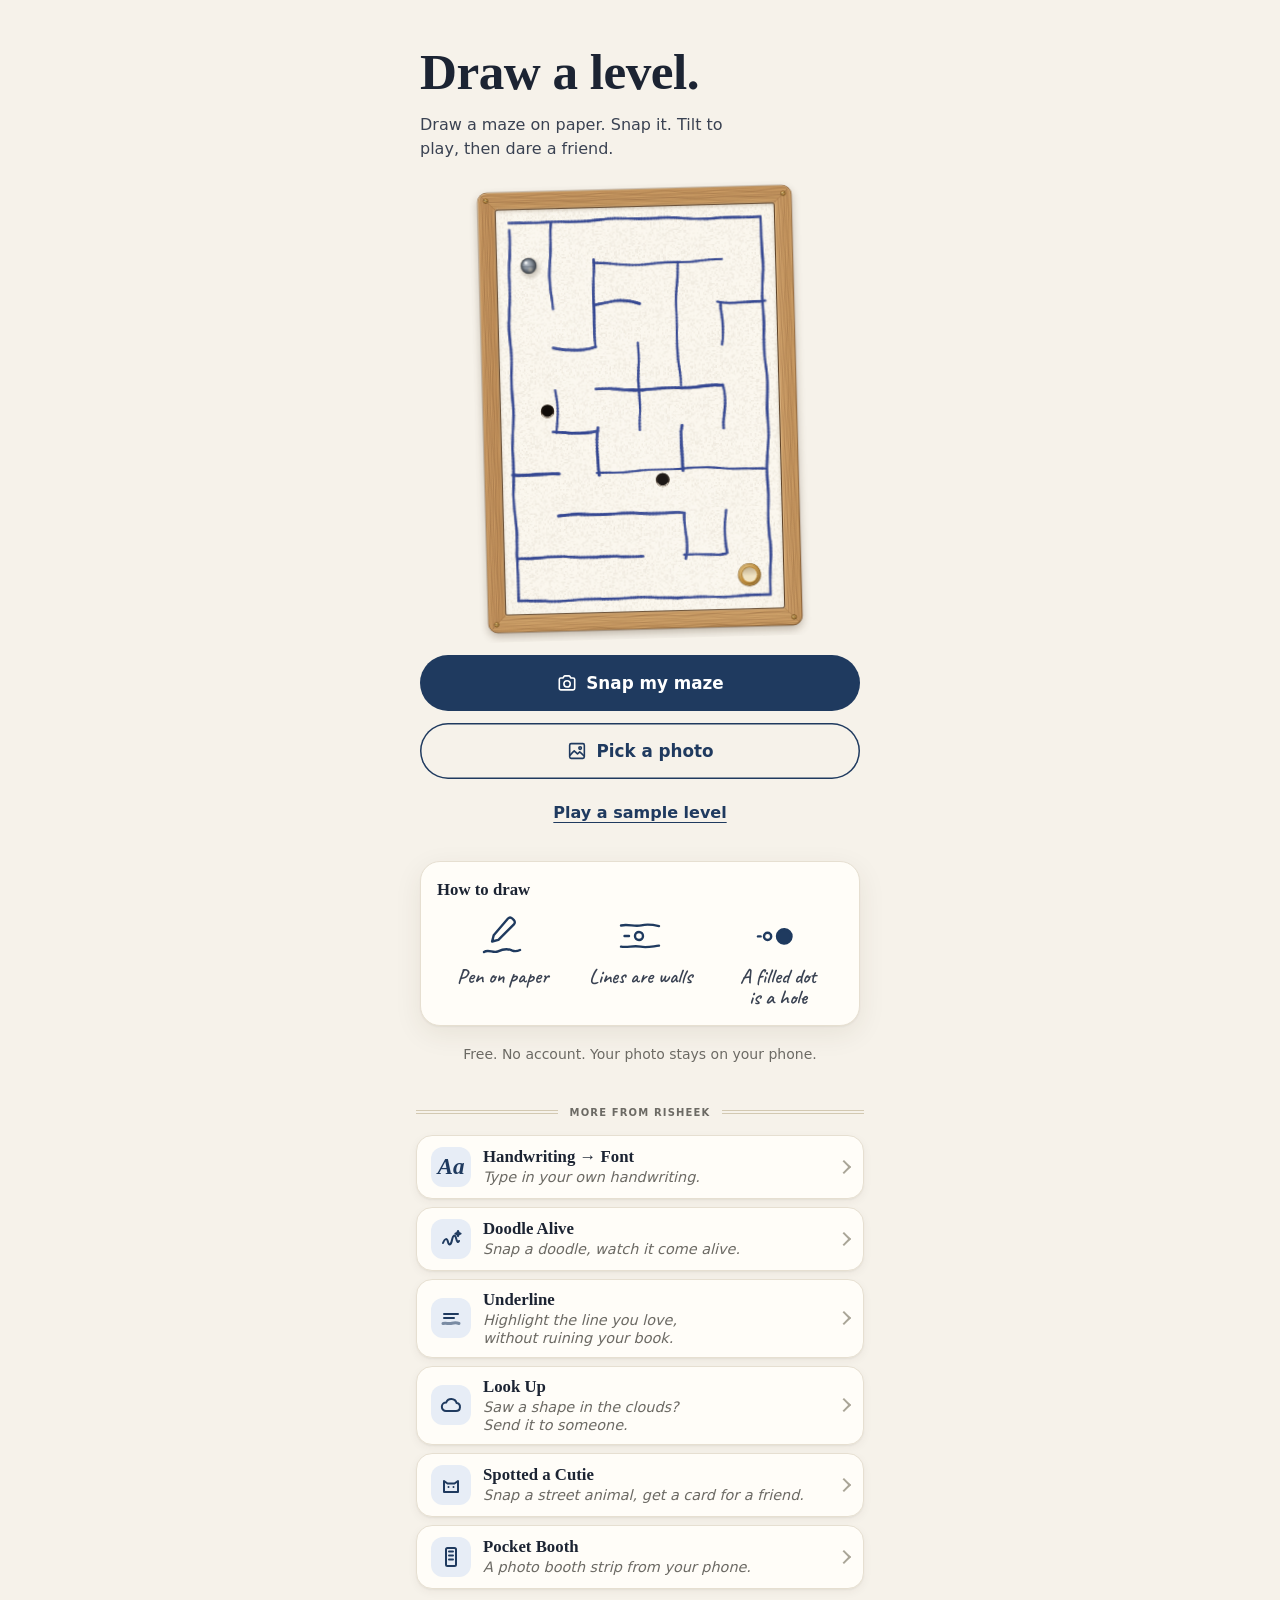
==== commit c709e3af: "Install and configure Vercel Web Analytics # Vercel Web Analytics Installation  ## Summary Successfu" ====
--- a/index.html
+++ b/index.html
@@ -18,6 +18,10 @@
   <link rel="preload" href="fonts/caveat-600.woff2" as="font" type="font/woff2" crossorigin>
   <link rel="stylesheet" href="src/design-tokens.css">
   <link rel="stylesheet" href="src/styles.css">
+  <script>
+    window.va = window.va || function () { (window.vaq = window.vaq || []).push(arguments); };
+  </script>
+  <script defer src="/_vercel/insights/script.js"></script>
 </head>
 <body>
 
